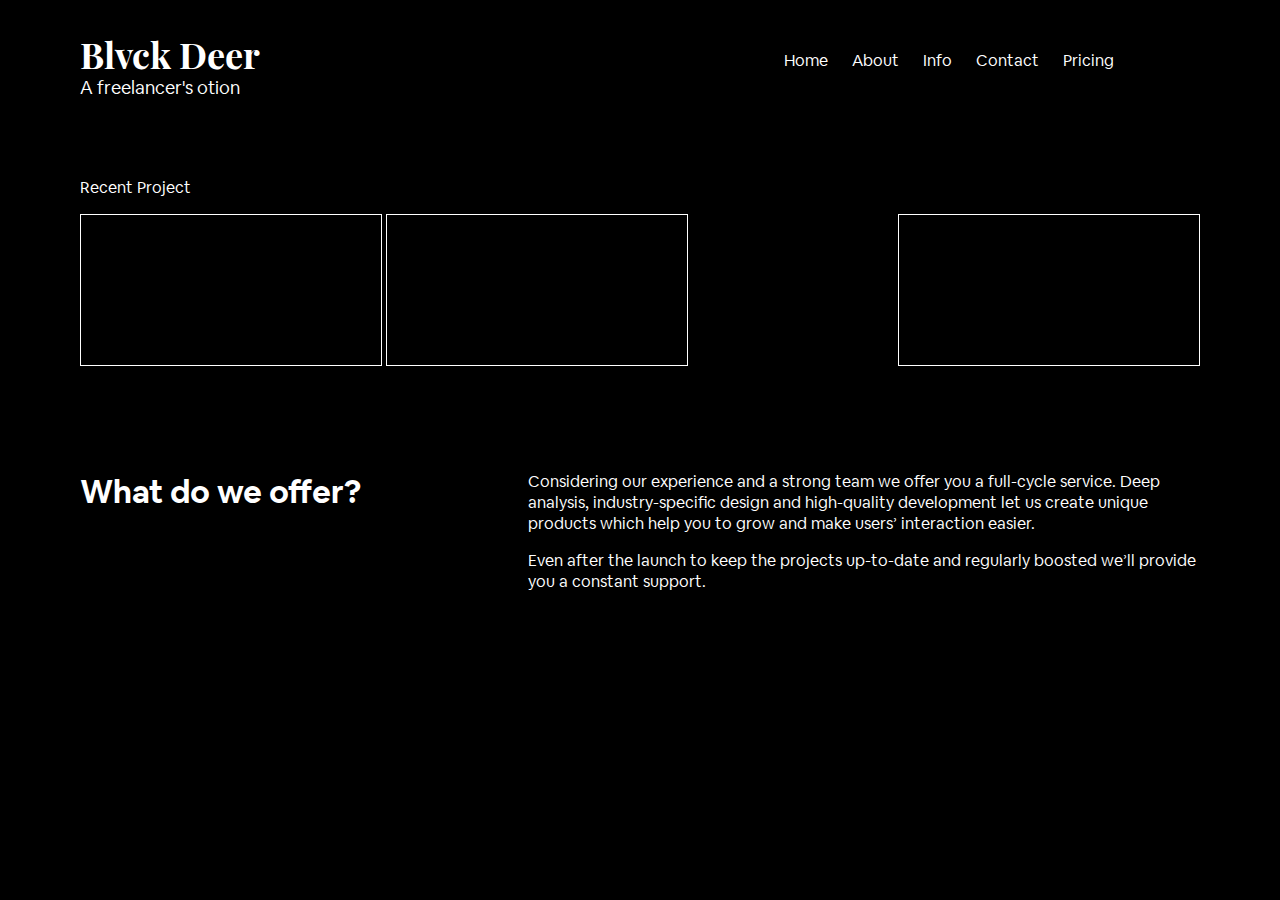
==== Web Programming/Non-Gradient Arbhy/index.html @ ae41c366 "Add new web page directory 'Non-Gradient Arbhy'" ====
<!DOCTYPE html>
<html lang="en">
<head>
    <meta charset="UTF-8">
    <meta name="viewport" content="width=device-width, initial-scale=1.0">
    <meta http-equiv="X-UA-Compatible" content="ie=edge">
    <title>Blvck Deer | A freelancer option</title>
    <link rel="stylesheet" href="style/style.css">
</head>
<body>
    <nav>
        <div class="brand-container">
            <a class="nav-brand blvck-deer nav-link" href="#">Blvck Deer</a>
            <a class="brand-chant">A freelancer's otion</a>
        </div>
        <ul class="nav-menu">
            <li class="menu-list"><a href="#" class="nav-link active">Home</a></li>
            <li class="menu-list"><a href="#" class="nav-link">About</a></li>
            <li class="menu-list"><a href="#" class="nav-link">Info</a></li>
            <li class="menu-list"><a href="#" class="nav-link">Contact</a></li>
            <li class="menu-list"><a href="#" class="nav-link">Pricing</a></li>
        </ul>
    </nav>

    <div class="container">
        <section class="project">
            <p>Recent Project</p>
            <div class="card">

            </div>
            <div class="card">
                
            </div>
            <div class="card">
                
            </div>
        </section>
        <section class="offering" style="margin-top: 100px">
            <h1 class="session-title ">What do we offer?</h1>
            <div class="content">
                    <p>
                        Considering our experience and a strong team we offer you a full-cycle service.
                        Deep analysis, industry-specific design and high-quality development let us create
                        unique products which help you to grow and make users’ interaction easier.
                    </p>
                    <p> 
                        Even after the launch to keep the projects up-to-date and regularly boosted
                        we’ll provide you a constant support.
                    </p>
            </div>
        </section>
    </div>
</body>
</html>
---- Web Programming/Non-Gradient Arbhy/style/style.css ----
/* memuat font yang akan dipakai */
@font-face {
    font-family: 'Airbnb Cereal Bold';
    src: url('../font/AirbnbCerealBold.woff') format('woff')
}

@font-face {
    font-family: 'Airbnb Cereal App Book';
    src: url('../font/AirbnbCerealBook.woff') format('woff')
}

@font-face {
    font-family: 'Playfair Display Bold';
    src: url('../font/PlayfairDisplay-Bold.woff') format('woff')
}

/* style default */
html, body {
    padding: 0;
    margin: 0
}

body {
    background-color: black;
    font-family: 'Airbnb Cereal App Book';
    color: white;
    overflow-x: hidden;
}

h1 {
    font-family: 'Airbnb Cereal Bold', sans-serif
}

section {
    margin-top: 40px
}

.container {
    padding: 20px 80px 20px 80px
}

.blvck-deer {
    font-family: 'Playfair Display Bold';
}

.card {
    height: 150px;
    width: 300px;
    border: 1px solid white;
    display: inline-block;
}

/* memberikan style pada navigasi */
nav {
    width: 100%;
    padding: 30px 80px 30px 80px
}

.brand-container, .nav-menu {
    display: inline-block
}

.brand-container {
    position: absolute
}

.brand-container a {
    display: block
}

.nav-brand {
    font-size: 36px
}

.brand-chant {
    font-size: 18px;
    margin-top: -2px
}

.nav-menu {
    list-style: none;
    padding: 0;
    margin-top: 20px;
    margin-left: 55%
}

.menu-list {
    display: inline-block;
    margin-right: 20px;
    padding: 0
}

.nav-link {
    position: relative;
    text-decoration: none;
    color: white;
}

.nav-link:hover::before {
    position: absolute;
    content: " ";
    height: 2px;
    width: 50%;
    background: white;
    bottom: 0;
    left: 25%;
    right: 25
}


/* memberi style pada sesi 'project' */
.project {
    width: 100%;
}

.project .card:nth-child(2) {
    clear: both;
    margin: auto;
}

.project .card:nth-child(3) {
    float: right;
}

/* memberikan style pada sesi 'offering' */
.offering {
    width: 100%;
    height: 200px;
    padding: 0;
    margin: 0
}

.offering h1 {
    height: 100%;
    width: 30%;
    float: left;
    margin: 0;
}

.content {
    width: 60%;
    float: right;
    margin: 0
}

.content p {
    margin-top: 0;
}
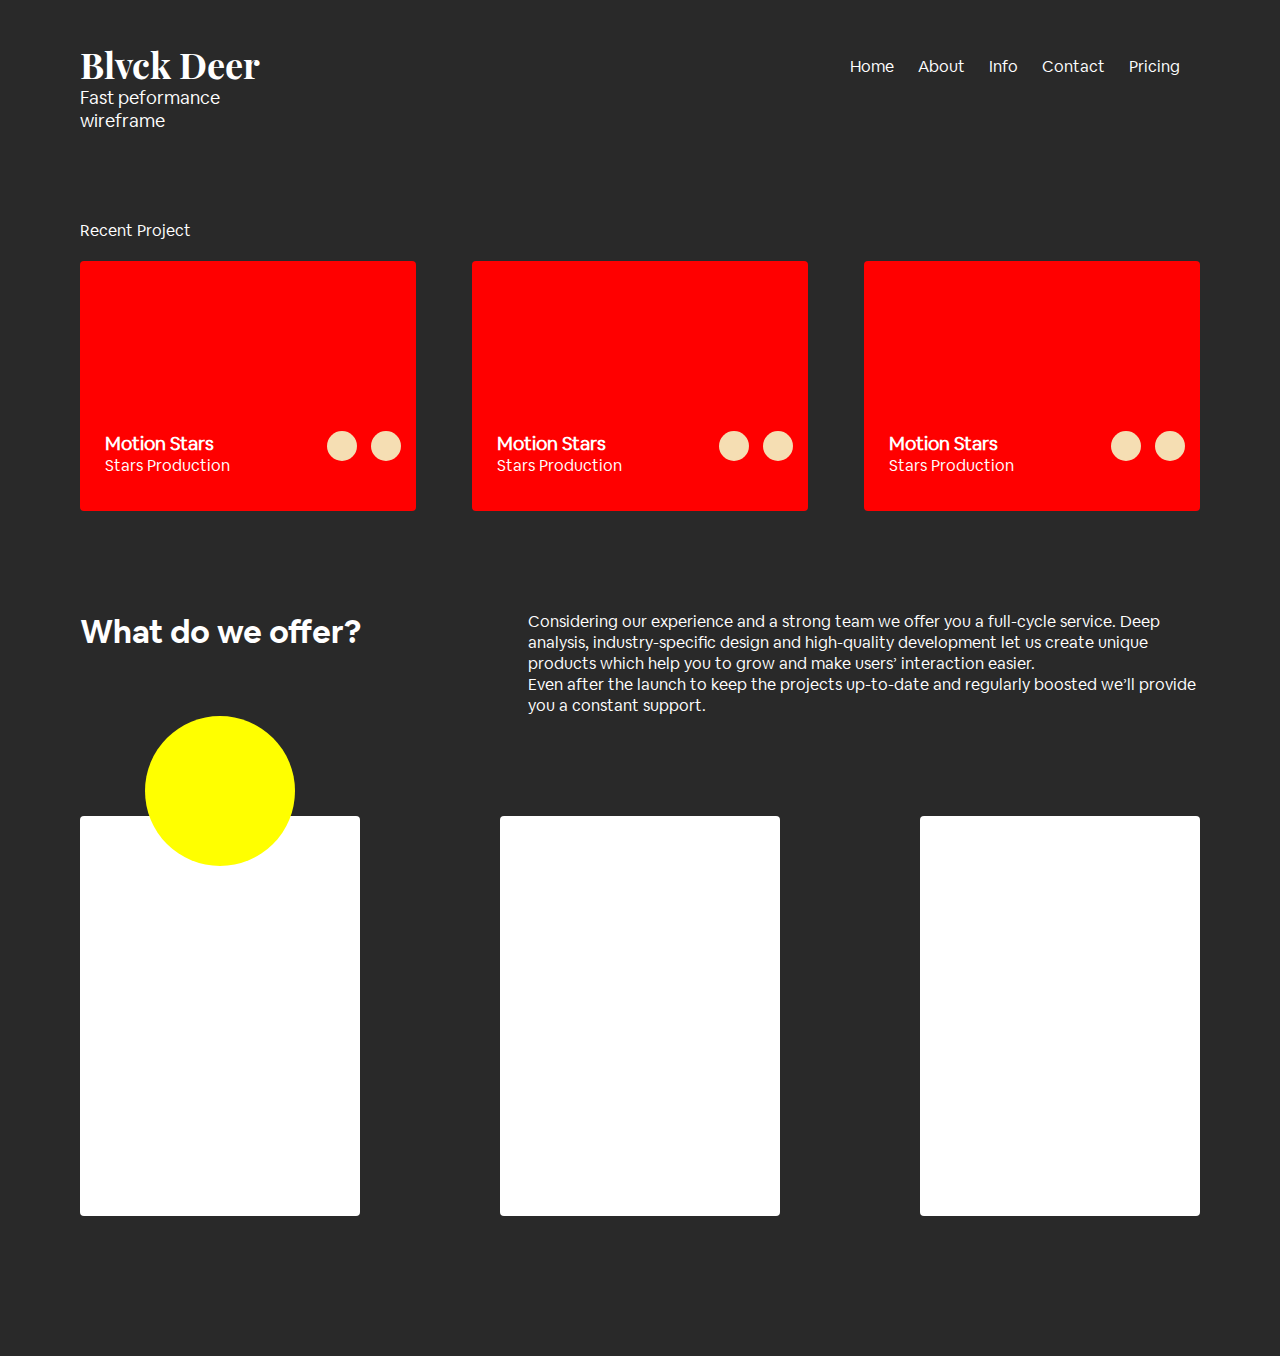
==== commit ce908b94: "Adding the project cards and uncomplete testimonial card." ====
--- a/Web Programming/Non-Gradient Arbhy/index.html
+++ b/Web Programming/Non-Gradient Arbhy/index.html
@@ -1,54 +1,105 @@
 <!DOCTYPE html>
 <html lang="en">
+
 <head>
-    <meta charset="UTF-8">
-    <meta name="viewport" content="width=device-width, initial-scale=1.0">
-    <meta http-equiv="X-UA-Compatible" content="ie=edge">
+    <meta charset="UTF-8" />
+    <meta name="viewport" content="width=device-width, initial-scale=1.0" />
+    <meta http-equiv="X-UA-Compatible" content="ie=edge" />
     <title>Blvck Deer | A freelancer option</title>
-    <link rel="stylesheet" href="style/style.css">
+    <link rel="stylesheet" href="style/style.css" />
 </head>
+
 <body>
     <nav>
-        <div class="brand-container">
-            <a class="nav-brand blvck-deer nav-link" href="#">Blvck Deer</a>
-            <a class="brand-chant">A freelancer's otion</a>
+        <div class="container d-flex">
+            <div class="brand-container">
+                <a class="nav-brand blvck-deer nav-link" href="#">Blvck Deer</a>
+                <a class="brand-chant">Fast peformance wireframe</a>
+            </div>
+            <ul class="nav-menu">
+                <li class="menu-list"><a href="#" class="nav-link active">Home</a></li>
+                <li class="menu-list"><a href="#" class="nav-link">About</a></li>
+                <li class="menu-list"><a href="#" class="nav-link">Info</a></li>
+                <li class="menu-list"><a href="#" class="nav-link">Contact</a></li>
+                <li class="menu-list"><a href="#" class="nav-link">Pricing</a></li>
+            </ul>
         </div>
-        <ul class="nav-menu">
-            <li class="menu-list"><a href="#" class="nav-link active">Home</a></li>
-            <li class="menu-list"><a href="#" class="nav-link">About</a></li>
-            <li class="menu-list"><a href="#" class="nav-link">Info</a></li>
-            <li class="menu-list"><a href="#" class="nav-link">Contact</a></li>
-            <li class="menu-list"><a href="#" class="nav-link">Pricing</a></li>
-        </ul>
     </nav>
 
     <div class="container">
         <section class="project">
             <p>Recent Project</p>
-            <div class="card">
-
-            </div>
-            <div class="card">
-                
-            </div>
-            <div class="card">
-                
+            <div class="d-flex" style="margin-top: 20px;">
+                <div class="project-card">
+                    <div class="project-card-container d-flex">
+                        <div class="project-card-info">
+                            <h3>Motion Stars</h3>
+                            <p>Stars Production</p>
+                        </div>
+                        <div class="project-card-action">
+                            <div class="circle-icon"></div>
+                            <div class="circle-icon"></div>
+                        </div>
+                    </div>
+                </div>
+                <div class="project-card">
+                    <div class="project-card-container d-flex">
+                        <div class="project-card-info">
+                            <h3>Motion Stars</h3>
+                            <p>Stars Production</p>
+                        </div>
+                        <div class="project-card-action">
+                            <div class="circle-icon"></div>
+                            <div class="circle-icon"></div>
+                        </div>
+                    </div>
+                </div>
+                <div class="project-card">
+                    <div class="project-card-container d-flex">
+                        <div class="project-card-info">
+                            <h3>Motion Stars</h3>
+                            <p>Stars Production</p>
+                        </div>
+                        <div class="project-card-action">
+                            <div class="circle-icon"></div>
+                            <div class="circle-icon"></div>
+                        </div>
+                    </div>
+                </div>
             </div>
         </section>
-        <section class="offering" style="margin-top: 100px">
-            <h1 class="session-title ">What do we offer?</h1>
-            <div class="content">
+        <section class="offering">
+            <div class="d-flex">
+                <h1 class="section-title ">What do we offer?</h1>
+                <div class="content">
                     <p>
-                        Considering our experience and a strong team we offer you a full-cycle service.
-                        Deep analysis, industry-specific design and high-quality development let us create
-                        unique products which help you to grow and make users’ interaction easier.
+                        Considering our experience and a strong team we offer you a
+                        full-cycle service. Deep analysis, industry-specific design and
+                        high-quality development let us create unique products which help
+                        you to grow and make users’ interaction easier.
                     </p>
-                    <p> 
-                        Even after the launch to keep the projects up-to-date and regularly boosted
-                        we’ll provide you a constant support.
+                    <p>
+                        Even after the launch to keep the projects up-to-date and regularly
+                        boosted we’ll provide you a constant support.
                     </p>
+                </div>
+            </div>
+            <div class="d-flex">
+                <div class="profile-card">
+                    <div class="profile-container">
+                        <div class="container-inside">
+                            <div class="profile-circle"></div>
+                            <div class="account-box">
+
+                            </div>
+                        </div>
+                    </div>
+                </div>
+                <div class="profile-card"></div>
+                <div class="profile-card"></div>
             </div>
         </section>
     </div>
 </body>
+
 </html>--- a/Web Programming/Non-Gradient Arbhy/style/style.css
+++ b/Web Programming/Non-Gradient Arbhy/style/style.css
@@ -1,148 +1,183 @@
 /* memuat font yang akan dipakai */
 @font-face {
-    font-family: 'Airbnb Cereal Bold';
-    src: url('../font/AirbnbCerealBold.woff') format('woff')
+  font-family: "Airbnb Cereal Bold";
+  src: url("../font/AirbnbCerealBold.woff") format("woff");
 }
 
 @font-face {
-    font-family: 'Airbnb Cereal App Book';
-    src: url('../font/AirbnbCerealBook.woff') format('woff')
+  font-family: "Airbnb Cereal App Book";
+  src: url("../font/AirbnbCerealBook.woff") format("woff");
 }
 
 @font-face {
-    font-family: 'Playfair Display Bold';
-    src: url('../font/PlayfairDisplay-Bold.woff') format('woff')
+  font-family: "Playfair Display Bold";
+  src: url("../font/PlayfairDisplay-Bold.woff") format("woff");
 }
 
 /* style default */
-html, body {
-    padding: 0;
-    margin: 0
+html,
+body {
+  padding: 0;
+  margin: 0;
 }
 
 body {
-    background-color: black;
-    font-family: 'Airbnb Cereal App Book';
-    color: white;
-    overflow-x: hidden;
+  background-color: #292929;
+  font-family: "Airbnb Cereal App Book";
+  color: white;
+  overflow-x: hidden;
 }
 
 h1 {
-    font-family: 'Airbnb Cereal Bold', sans-serif
+  font-family: "Airbnb Cereal Bold", sans-serif;
 }
 
 section {
-    margin-top: 40px
+  margin-bottom: 100px;
 }
 
 .container {
-    padding: 20px 80px 20px 80px
+  padding: 40px 80px;
+}
+
+.d-flex {
+  display: flex;
+  justify-content: space-between;
 }
 
 .blvck-deer {
-    font-family: 'Playfair Display Bold';
-}
-
-.card {
-    height: 150px;
-    width: 300px;
-    border: 1px solid white;
-    display: inline-block;
+  font-family: "Playfair Display Bold";
 }
 
 /* memberikan style pada navigasi */
 nav {
-    width: 100%;
-    padding: 30px 80px 30px 80px
-}
-
-.brand-container, .nav-menu {
-    display: inline-block
+  width: 100%;
 }
 
 .brand-container {
-    position: absolute
-}
-
-.brand-container a {
-    display: block
+  width: 20%;
+  height: 100px;
 }
 
 .nav-brand {
-    font-size: 36px
+  font-size: 36px;
 }
 
 .brand-chant {
-    font-size: 18px;
-    margin-top: -2px
+  font-size: 18px;
+  margin-top: -2px;
+}
+
+.nav-brand,
+.brand-chant {
+  display: block;
 }
 
 .nav-menu {
-    list-style: none;
-    padding: 0;
-    margin-top: 20px;
-    margin-left: 55%
+  list-style: none;
+  padding: 0;
 }
 
 .menu-list {
-    display: inline-block;
-    margin-right: 20px;
-    padding: 0
+  display: inline-block;
+  margin-right: 20px;
+  padding: 0;
 }
 
 .nav-link {
-    position: relative;
-    text-decoration: none;
-    color: white;
+  text-decoration: none;
+  color: white;
 }
 
-.nav-link:hover::before {
-    position: absolute;
-    content: " ";
-    height: 2px;
-    width: 50%;
-    background: white;
-    bottom: 0;
-    left: 25%;
-    right: 25
+/* memberi style pada sesi 'project' */
+.project-card {
+  height: 250px;
+  width: 30%;
+  border-radius: 4px;
+  display: inline-block;
+  background: red;
+  background-size: cover;
+  position: relative;
 }
 
-
-/* memberi style pada sesi 'project' */
-.project {
-    width: 100%;
+.project-card-container {
+  width: 88%;
+  position: absolute;
+  bottom: 10px;
+  padding: 25px;
 }
 
-.project .card:nth-child(2) {
-    clear: both;
-    margin: auto;
+.project-card-info h3,
+p {
+  display: block;
+  margin: 0;
+  padding: 0;
 }
 
-.project .card:nth-child(3) {
-    float: right;
+.project-card h4 {
+  font-family: "Airbnb Cereal Bold";
+}
+
+.circle-icon {
+  height: 30px;
+  width: 30px;
+  border-radius: 50%;
+  background: wheat;
+  display: inline-block;
+}
+
+.circle-icon:nth-child(1) {
+  margin-right: 10px;
 }
 
 /* memberikan style pada sesi 'offering' */
 .offering {
-    width: 100%;
-    height: 200px;
-    padding: 0;
-    margin: 0
+  width: 100%;
+  height: 100%;
+}
+
+.offering .d-flex:nth-child(2) {
+  margin-top: 100px;
 }
 
 .offering h1 {
-    height: 100%;
-    width: 30%;
-    float: left;
-    margin: 0;
+  height: 100%;
+  padding: 0;
+  margin: 0;
 }
 
 .content {
-    width: 60%;
-    float: right;
-    margin: 0
+  width: 60%;
 }
 
 .content p {
-    margin-top: 0;
-}+  margin-top: 0;
+}
+
+.profile-card {
+  height: 400px;
+  width: 25%;
+  border-radius: 4px;
+  background: white;
+}
+
+.profile-container {
+  width: 100%;
+  height: 100%;
+  position: relative;
+}
+
+.profile-circle {
+  height: 150px;
+  width: 150px;
+  position: absolute;
+  left: 50%;
+  top: -25%;
+  transform: translateX(-50%);
+  border-radius: 50%;
+  background: yellow;
+  z-index: 1;
+}
+
+.account-box {
+}
